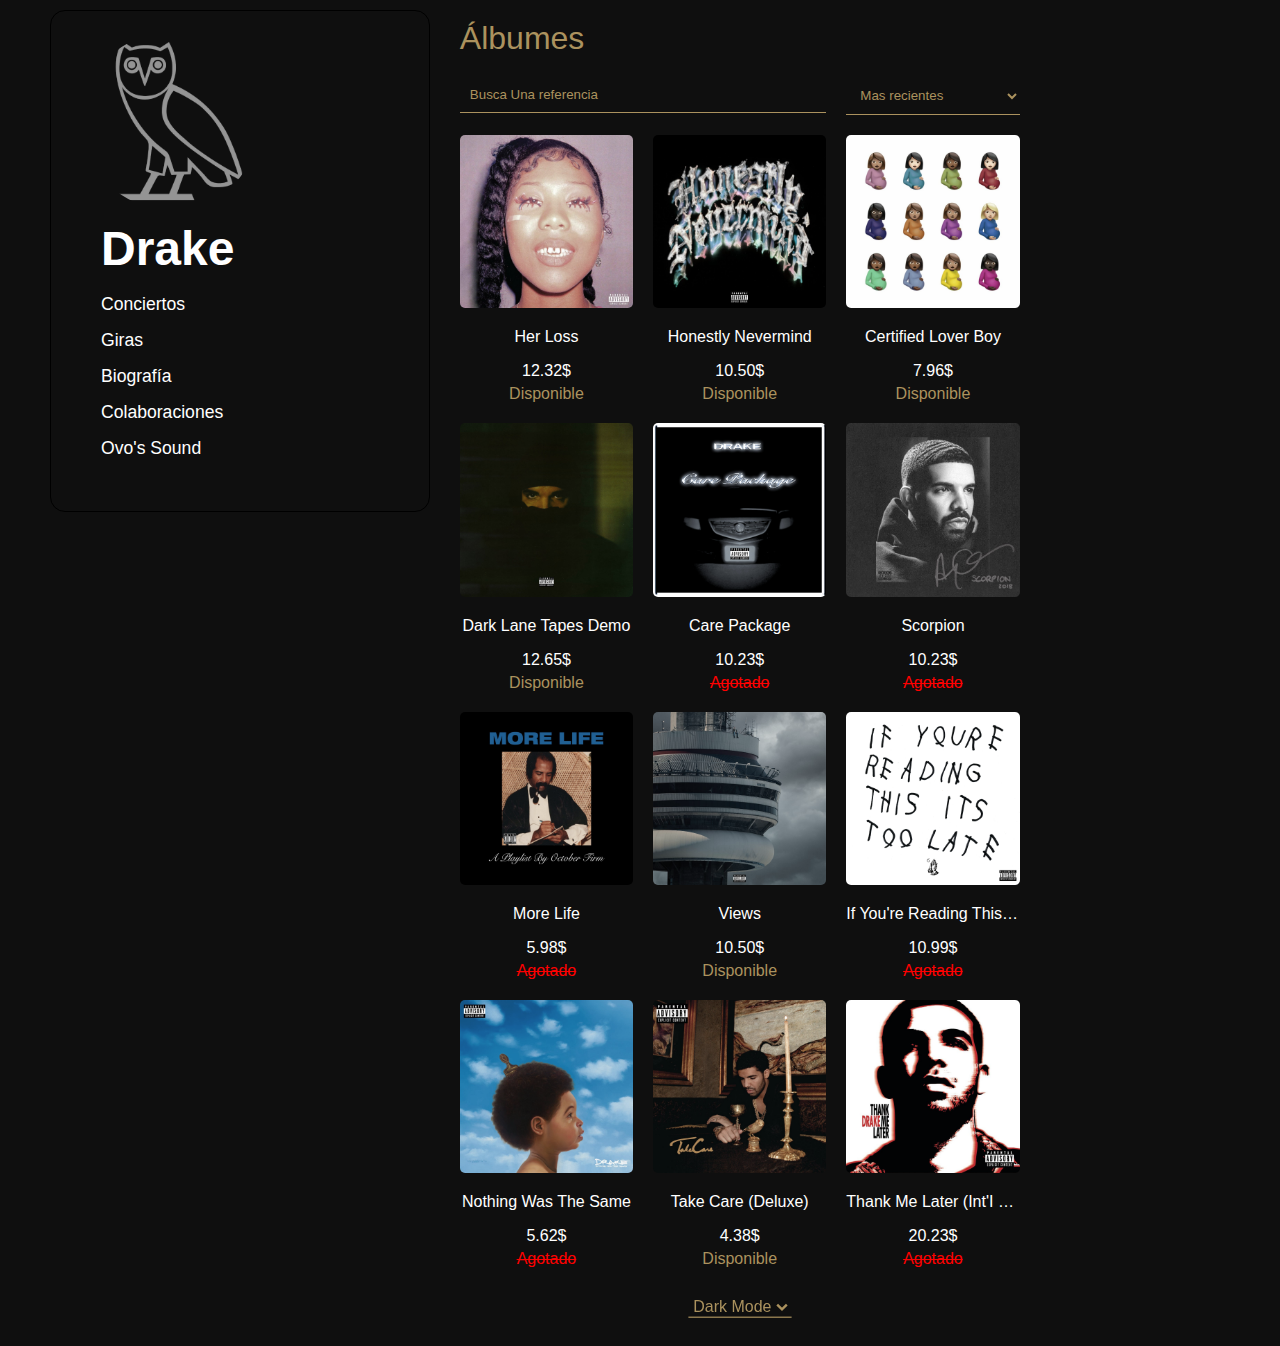
==== index.html @ 40e4cc29 "eliminado uan etiqueta option en el indx.html" ====
<!DOCTYPE html>
<html lang="es">
    <head>
        <meta charset="UTF-8">
        <meta name="viewport" content="width=device-width, initial-scale=1.0">
        <title>Drake Related</title>
        <link rel="stylesheet" href="style/style.css" type="text/css" >
        <link rel="shortcut icon" href="images/OVO-Logo.png" type="image/x-icon">
        <script src="/script/script-section.js" defer></script>
        <script src="script/include-html.js"defer></script>
        <script src="//code.jquery.com/jquery-1.10.2.js"></script>
</head>
<body>
    <div class="container">
        <div class="row">
            <div class="col-xs-12 col-s-12 col-m-4 col-l-4 col-xl-4" >
                <div include-html="html/header.html"></div>
            </div>

            <div class="col-xs-12 col-s-12 col-m-8 col-l-6 col-xl-6">
                
    <div class="row">
        <h1 class="col-xs-12 h1-products">Álbumes</h1>
        <form action="#" class="col-xs-12 col-s-6 col-m-8 col-l-8 col-xl-8 first-form" method="dialog">
            <input type="search" placeholder="Busca Una referencia" class="search-1">
        </form>
    
        <div class="col-xs-12 col-s-6 col-m-4 col-l-4 col-xl-4">
            <select name="select" id="select-1">
            <option id="option-1">Mas vendidos</option>
            <option id="option-2" selected>Mas recientes</option>
            <option id="option-4">Precio Mas bajo</option>
            <option id="option-5">Precio Mas alto</option>
            <option id="option-6">Mas populares</option>
            </select>
        </div>
    </div>
    


    <div class="row">
        <div class="Products"></div>
        <div class="col-xs-12 darkMode">
            <select id="select-2">
                <option selected>Dark Mode</option>
                <option>Light Mode</option>
            </select>
        </div>
    </div> 
</div>

</div>
    </div>

    <script type="text/javascript">
        let selectOfOrder = document.getElementById("select-1")
        let ProductsSection = document.querySelector(".Products");
        function change (){

            if(selectOfOrder.value === "Mas recientes"){
                $(".Products").load("/mode/MasRecientes.html");

            }else if(selectOfOrder.value === "Mas vendidos"){
                $(".Products").load("/mode/MasVendidos.html");

            }else if (selectOfOrder.value === "Aclamados por la Critica"){
                $(".Products").load("/mode/AclamadosPorLaCritica.html");

            }else if (selectOfOrder.value === "Precio Mas bajo"){
                $(".Products").load("/mode/PrecioMasBajo.html");

            }else if(selectOfOrder.value === "Precio Mas alto"){
                $(".Products").load("/mode/PrecioMasAlto.html");

            }else if(selectOfOrder.value === "Mas populares" ){
                $(".Products").load("/mode/MasPopulares.html")
            }
        }
        selectOfOrder.onchange = ()=>{
            change();
        }

        $(function (){
            $(".Products").load("/mode/MasRecientes.html")
        })

    </script>
</body>
</html>
---- style/style.css ----
@import url("comun.css");
@import url("colores.css");
@import url("grid.css");
@import url("header.css");
@import url("section.css");
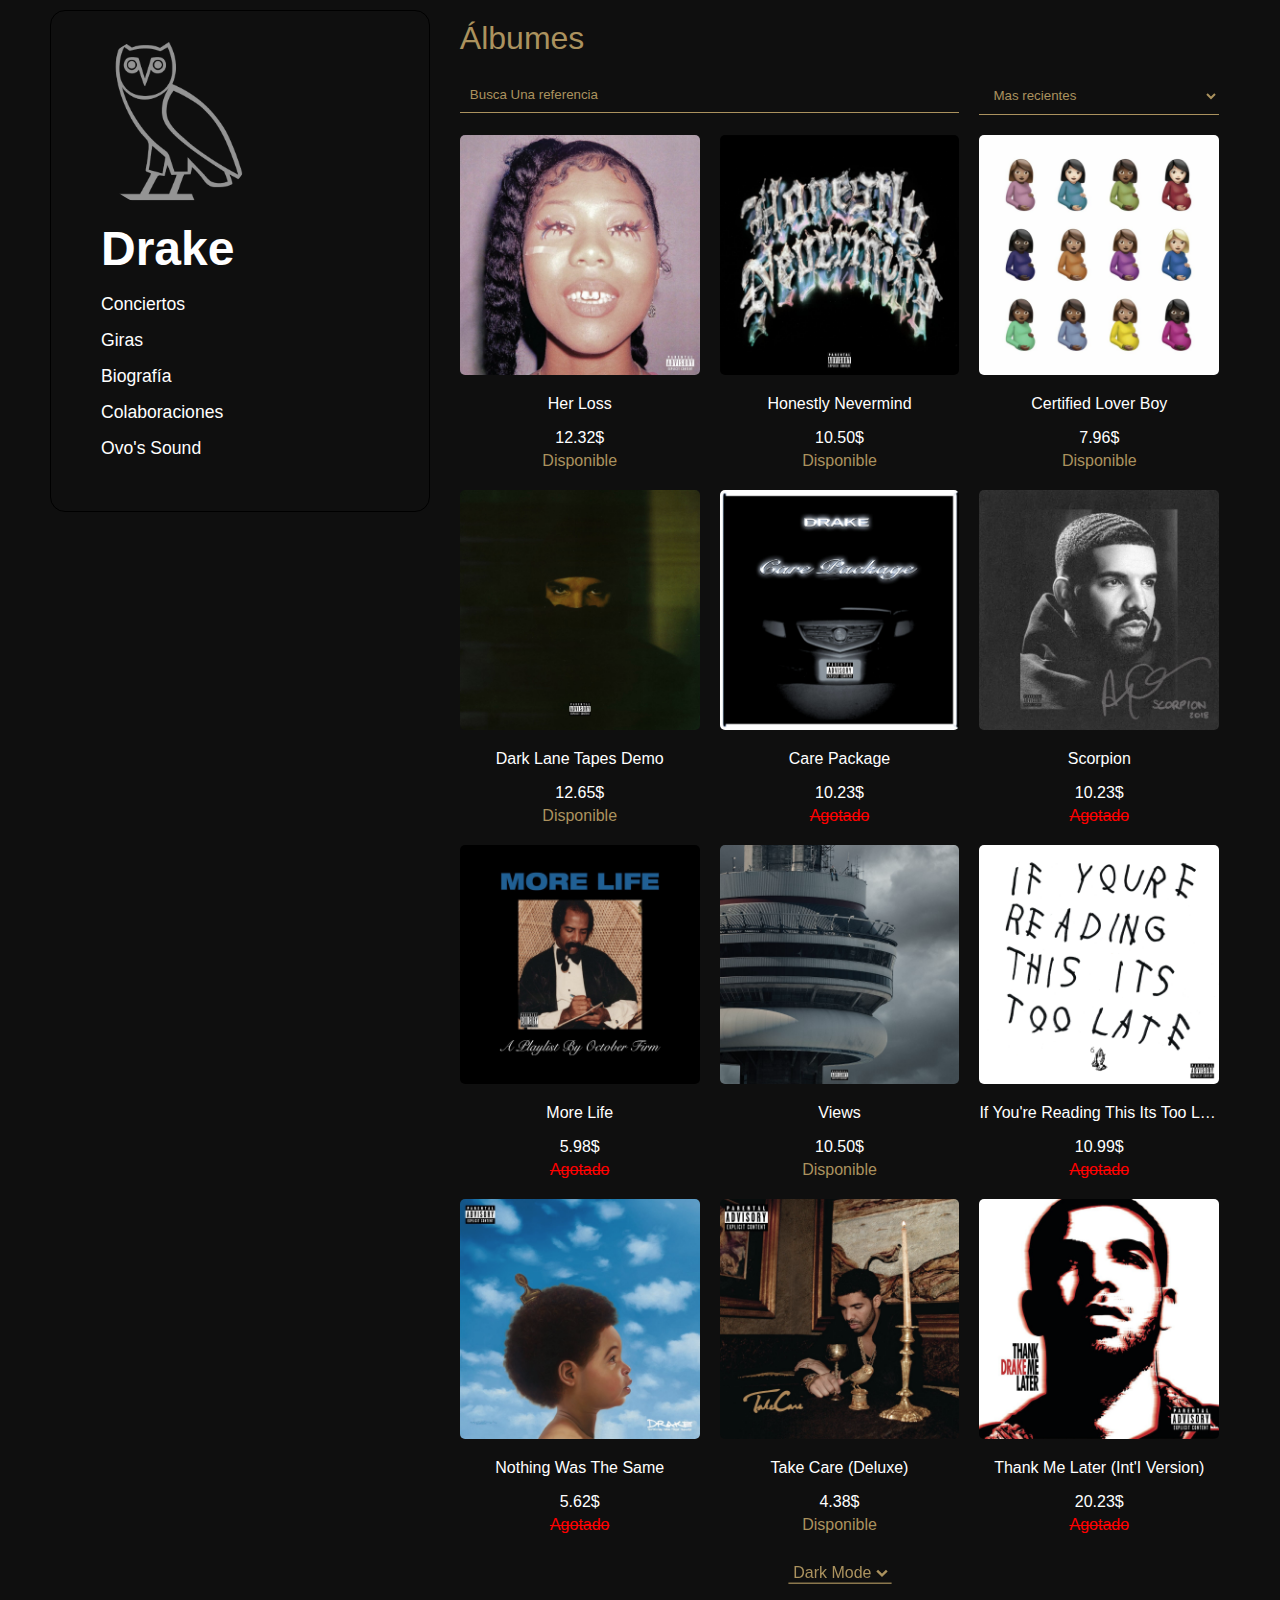
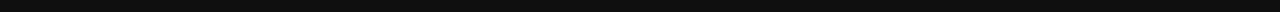
==== commit 6afb4d9e: "no puedo terminrar el buscador falta poco" ====
--- a/index.html
+++ b/index.html
@@ -1,90 +1,249 @@
 <!DOCTYPE html>
 <html lang="es">
-    <head>
-        <meta charset="UTF-8">
-        <meta name="viewport" content="width=device-width, initial-scale=1.0">
-        <title>Drake Related</title>
-        <link rel="stylesheet" href="style/style.css" type="text/css" >
-        <link rel="shortcut icon" href="images/OVO-Logo.png" type="image/x-icon">
-        <script src="/script/script-section.js" defer></script>
-        <script src="script/include-html.js"defer></script>
-        <script src="//code.jquery.com/jquery-1.10.2.js"></script>
-</head>
-<body>
+  <head>
+    <meta charset="UTF-8" />
+    <meta name="viewport" content="width=device-width, initial-scale=1.0" />
+    <title>Drake Related</title>
+    <link rel="stylesheet" href="style/style.css" type="text/css" />
+    <link rel="shortcut icon" href="images/OVO-Logo.png" type="image/x-icon" />
+    <script src="script/script-section.js" defer></script>
+    <script src="script/include-html.js" defer></script>
+    <script src="libs/code.jquery.com_jquery-3.7.1.js"></script>
+  </head>
+  <body>
     <div class="container">
-        <div class="row">
-            <div class="col-xs-12 col-s-12 col-m-4 col-l-4 col-xl-4" >
-                <div include-html="html/header.html"></div>
+      <div class="row">
+        <div class="col-xs-12 col-s-12 col-m-4 col-l-4 col-xl-4">
+          <div include-html="html/header.html"></div>
+        </div>
+
+        <div class="col-xs-12 col-s-12 col-m-8 col-l-8 col-xl-8">
+          <div class="row">
+            <h1 class="col-xs-12 h1-products">Álbumes</h1>
+            <form
+              action="#"
+              class="col-xs-12 col-s-6 col-m-8 col-l-8 col-xl-8 first-form"
+              method="dialog"
+            >
+              <input
+                type="search"
+                placeholder="Busca Una referencia"
+                class="search-1"
+              />
+            </form>
+
+            <div class="col-xs-12 col-s-6 col-m-4 col-l-4 col-xl-4">
+              <select name="select" id="select-1">
+                <option id="option-1">Mas vendidos</option>
+                <option id="option-2" selected>Mas recientes</option>
+                <option id="option-4">Precio Mas bajo</option>
+                <option id="option-5">Precio Mas alto</option>
+                <option id="option-6">Mas populares</option>
+              </select>
             </div>
-
-            <div class="col-xs-12 col-s-12 col-m-8 col-l-6 col-xl-6">
-                
-    <div class="row">
-        <h1 class="col-xs-12 h1-products">Álbumes</h1>
-        <form action="#" class="col-xs-12 col-s-6 col-m-8 col-l-8 col-xl-8 first-form" method="dialog">
-            <input type="search" placeholder="Busca Una referencia" class="search-1">
-        </form>
-    
-        <div class="col-xs-12 col-s-6 col-m-4 col-l-4 col-xl-4">
-            <select name="select" id="select-1">
-            <option id="option-1">Mas vendidos</option>
-            <option id="option-2" selected>Mas recientes</option>
-            <option id="option-4">Precio Mas bajo</option>
-            <option id="option-5">Precio Mas alto</option>
-            <option id="option-6">Mas populares</option>
-            </select>
-        </div>
-    </div>
-    
-
-
-    <div class="row">
-        <div class="Products"></div>
-        <div class="col-xs-12 darkMode">
-            <select id="select-2">
+          </div>
+
+          <div class="row">
+            <div class="Products">
+              <a
+                href="HL.html"
+                class="col-xs-12 col-s-12 col-m-6 col-l-4 col-xl-4 products"
+                target="_blank"
+              >
+                <img
+                  src="/images/Her Loss.jpg"
+                  alt=""
+                  width="100%"
+                  class="img-product img9"
+                />
+                <h3 class="name-product">Her Loss</h3>
+                <strong>12.32$</strong>
+                <div class="Disponible">Disponible</div>
+              </a>
+
+              <a
+                href="HN.html"
+                class="col-xs-12 col-s-12 col-m-6 col-l-4 col-xl-4 products"
+                target="_blank"
+              >
+                <img
+                  src="/images/Honestly Nevermind.jpg"
+                  alt=""
+                  width="100%"
+                  class="img-product img7"
+                />
+                <h3 class="name-product">Honestly Nevermind</h3>
+                <strong>10.50$</strong>
+                <div class="Disponible">Disponible</div>
+              </a>
+
+              <a
+                href="CLB.html"
+                class="col-xs-12 col-s-12 col-m-6 col-l-4 col-xl-4 products"
+                target="_blank"
+              >
+                <img
+                  src="/images/Certified Lover Boy.jpg"
+                  alt=""
+                  width="100%"
+                  class="img-product img3"
+                />
+                <h3 class="name-product">Certified Lover Boy</h3>
+                <strong>7.96$</strong>
+                <div class="Disponible">Disponible</div>
+              </a>
+
+              <a
+                href="DLTD.html"
+                class="col-xs-12 col-s-12 col-m-6 col-l-4 col-xl-4 products"
+                target="_blank"
+              >
+                <img
+                  src="/images/Dark Lane Tapes Demo.jpg"
+                  alt=""
+                  width="100%"
+                  class="img-product img8"
+                />
+                <h3 class="name-product">Dark Lane Tapes Demo</h3>
+                <strong>12.65$</strong>
+                <div class="Disponible">Disponible</div>
+              </a>
+
+              <a
+                href="CP.html"
+                class="col-xs-12 col-s-12 col-m-6 col-l-4 col-xl-4 products"
+                target="_blank"
+              >
+                <img
+                  src="/images/Care Package.jpg"
+                  alt=""
+                  width="100%"
+                  class="img-product img11"
+                />
+                <h3 class="name-product">Care Package</h3>
+                <strong>10.23$</strong>
+                <div class="disable Disponible">Agotado</div>
+              </a>
+
+              <a
+                href="S.html"
+                class="col-xs-12 col-s-12 col-m-6 col-l-4 col-xl-4 products"
+                target="_blank"
+              >
+                <img
+                  src="/images/Scorpion.jpg"
+                  alt=""
+                  width="100%"
+                  class="img-product img12"
+                />
+                <h3 class="name-product">Scorpion</h3>
+                <strong>10.23$</strong>
+                <div class="disable Disponible">Agotado</div>
+              </a>
+
+              <a
+                href="MR.html"
+                class="col-xs-12 col-s-12 col-m-6 col-l-4 col-xl-4 products"
+                target="_blank"
+              >
+                <img src="/images/More Life.jpg"" alt="" width="100%"
+                class="img-product img5">
+                <h3 class="name-product">More Life</h3>
+                <strong>5.98$</strong>
+                <div class="disable Disponible">Agotado</div>
+              </a>
+
+              <a
+                href="Views.html"
+                class="col-xs-12 col-s-12 col-m-6 col-l-4 col-xl-4 products"
+                target="_blank"
+              >
+                <img
+                  src="/images/Views.jpg"
+                  alt=""
+                  width="100%"
+                  class="img-product img1"
+                />
+                <h3 class="name-product">Views</h3>
+                <strong>10.50$</strong>
+                <div class="Disponible">Disponible</div>
+              </a>
+
+              <a
+                href="IYRTITL.html"
+                class="col-xs-12 col-s-12 col-m-6 col-l-4 col-xl-4 products"
+                target="_blank"
+              >
+                <img
+                  src="/images/If You're Reading This Its Too Late .jpg"
+                  alt=""
+                  width="100%"
+                  class="img-product img4"
+                />
+                <h3 class="name-product">
+                  If You're Reading This Its Too Late
+                </h3>
+                <strong>10.99$</strong>
+                <div class="disable Disponible">Agotado</div>
+              </a>
+
+              <a
+                href="NWTS.html"
+                class="col-xs-12 col-s-12 col-m-6 col-l-4 col-xl-4 products"
+                target="_blank"
+              >
+                <img
+                  src="/images/Nothing Was  The Same.jpg"
+                  alt=""
+                  width="100%"
+                  class="img-product img2"
+                />
+                <h3 class="name-product">Nothing Was The Same</h3>
+                <strong>5.62$</strong>
+                <div class="disable Disponible">Agotado</div>
+              </a>
+
+              <a
+                href="TK.html"
+                class="col-xs-12 col-s-12 col-m-6 col-l-4 col-xl-4 products"
+                target="_blank"
+              >
+                <img
+                  src="/images/Take Care (Deluxe).jpg"
+                  alt=""
+                  width="100%"
+                  class="img-product img6"
+                />
+                <h3 class="name-product">Take Care (Deluxe)</h3>
+                <strong>4.38$</strong>
+                <div class="Disponible">Disponible</div>
+              </a>
+
+              <a
+                href="TML.html"
+                class="col-xs-12 col-s-12 col-m-6 col-l-4 col-xl-4 products"
+                target="_blank"
+              >
+                <img
+                  src="/images/Thank Me Later (Int'I Version).jpg"
+                  alt=""
+                  width="100%"
+                  class="img-product img10"
+                />
+                <h3 class="name-product">Thank Me Later (Int'I Version)</h3>
+                <strong>20.23$</strong>
+                <div class="disable Disponible">Agotado</div>
+              </a>
+            </div>
+            <div class="col-xs-12 darkMode">
+              <select id="select-2">
                 <option selected>Dark Mode</option>
                 <option>Light Mode</option>
-            </select>
+              </select>
+            </div>
+          </div>
         </div>
-    </div> 
-</div>
-
-</div>
+      </div>
     </div>
-
-    <script type="text/javascript">
-        let selectOfOrder = document.getElementById("select-1")
-        let ProductsSection = document.querySelector(".Products");
-        function change (){
-
-            if(selectOfOrder.value === "Mas recientes"){
-                $(".Products").load("/mode/MasRecientes.html");
-
-            }else if(selectOfOrder.value === "Mas vendidos"){
-                $(".Products").load("/mode/MasVendidos.html");
-
-            }else if (selectOfOrder.value === "Aclamados por la Critica"){
-                $(".Products").load("/mode/AclamadosPorLaCritica.html");
-
-            }else if (selectOfOrder.value === "Precio Mas bajo"){
-                $(".Products").load("/mode/PrecioMasBajo.html");
-
-            }else if(selectOfOrder.value === "Precio Mas alto"){
-                $(".Products").load("/mode/PrecioMasAlto.html");
-
-            }else if(selectOfOrder.value === "Mas populares" ){
-                $(".Products").load("/mode/MasPopulares.html")
-            }
-        }
-        selectOfOrder.onchange = ()=>{
-            change();
-        }
-
-        $(function (){
-            $(".Products").load("/mode/MasRecientes.html")
-        })
-
-    </script>
-</body>
+  </body>
 </html>
-
